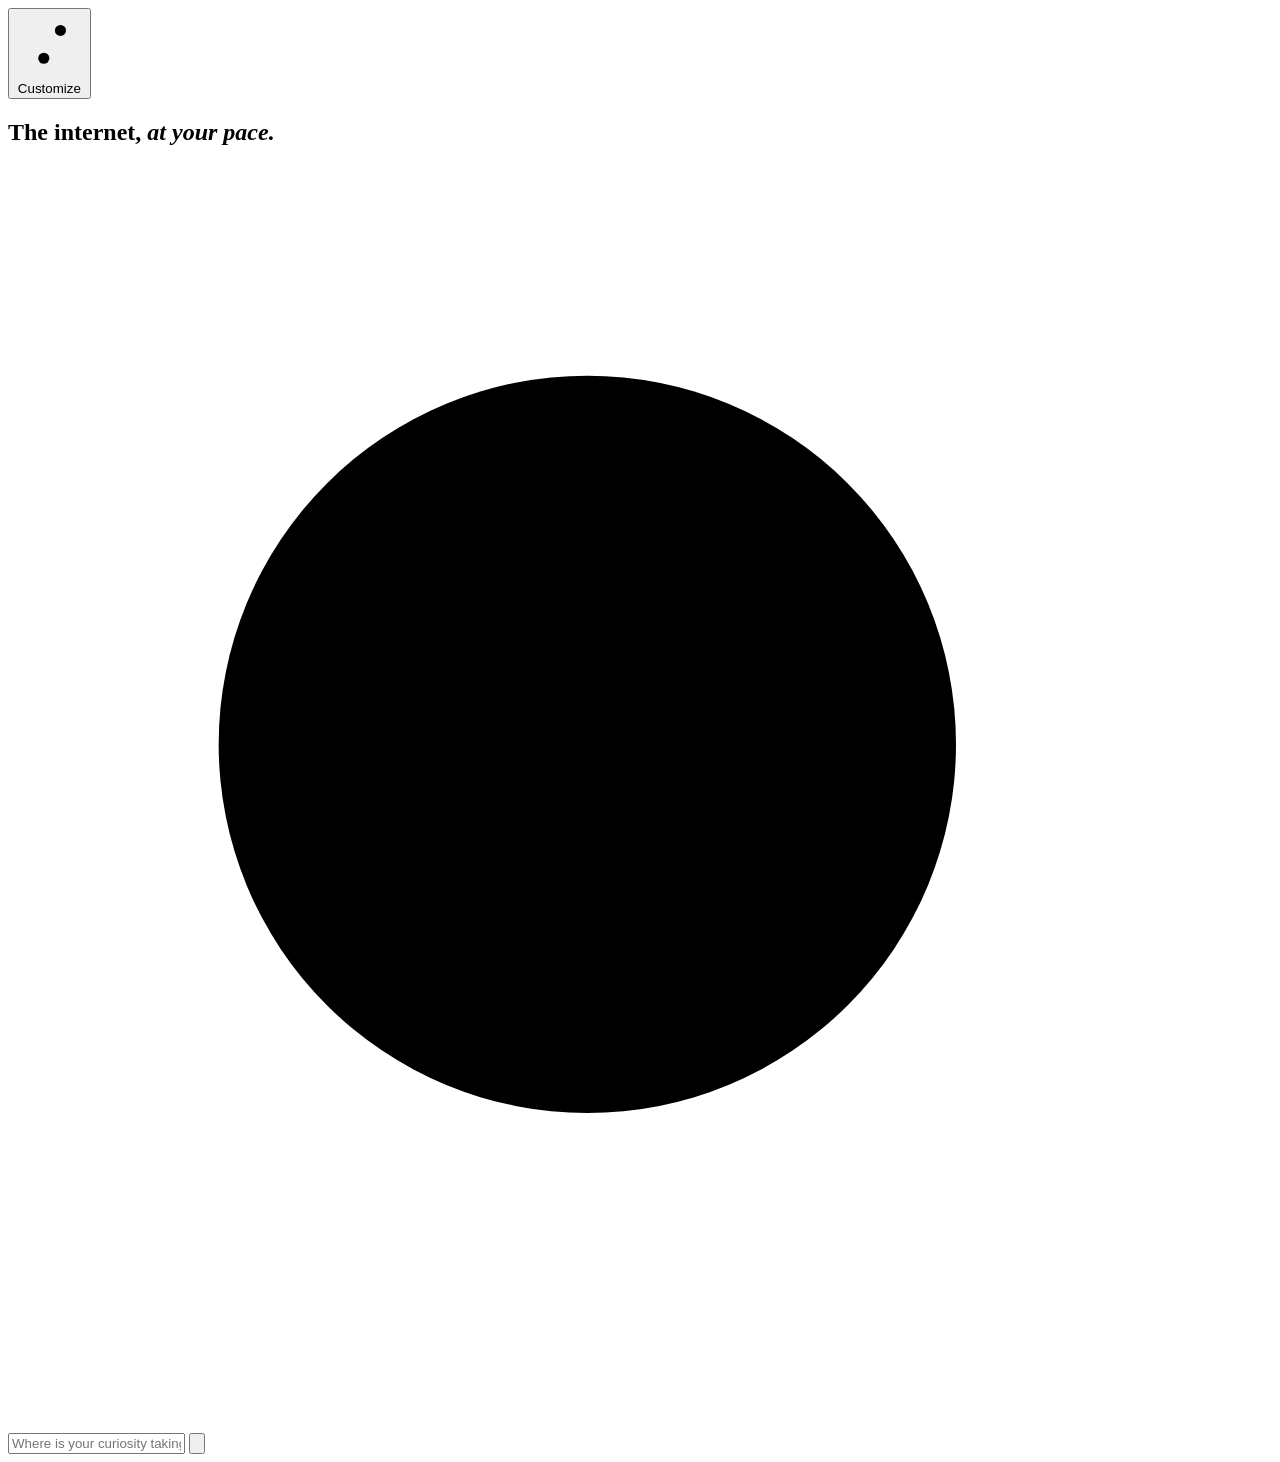
==== nium/newtab/activity-stream.html @ 0aa7045a "Nova aba do Nium Electron e atalhos de fábrica do Electron Co-Authored-By: Claude Opus 5.5 <noreply@" ====
<!-- Nium: nova aba (a mesma do Nium Electron). MPL-2.0 -->
<!doctype html>
<html>
  <head>
    <meta charset="utf-8" />
    <meta
      http-equiv="Content-Security-Policy"
      content="default-src 'none'; object-src 'none'; script-src resource: chrome:; style-src resource: chrome: 'unsafe-inline'; img-src data: https: chrome: resource: page-icon:; font-src resource: chrome:;"
    />
    <meta name="color-scheme" content="light dark" />
    <meta name="viewport" content="width=device-width, initial-scale=1" />
    <title>New Tab</title>
    <link rel="icon" type="image/png" href="chrome://branding/content/icon32.png" />
    <link rel="stylesheet" href="resource://newtab/data/content/nium/newtab.css" />
  </head>
  <body>
    <main class="home-inner">
      <div class="home-topline">
        <span class="date-line"><span class="sun-dot"></span><span id="date-label"></span></span>
        <button class="text-button" id="customize" type="button">
          <svg class="icon" viewBox="0 0 24 24" aria-hidden="true"><path d="M4 7h10M18 7h2M4 17h4M12 17h8"/><circle cx="16" cy="7" r="2"/><circle cx="10" cy="17" r="2"/></svg>
          <span id="customize-label">Customize</span>
        </button>
      </div>
      <section class="hero">
        <h1>The internet, <em>at your pace.</em></h1>
      </section>
      <form id="home-search-form" class="hero-search" autocomplete="off">
        <span class="search-symbol"><svg class="icon" viewBox="0 0 24 24" aria-hidden="true"><circle cx="11" cy="11" r="7"/><path d="m20 20-4-4"/></svg></span>
        <input id="home-search" aria-label="Search the internet" placeholder="Where is your curiosity taking you?" />
        <button type="submit" aria-label="Search"><svg class="icon" viewBox="0 0 24 24" aria-hidden="true"><path d="M5 12h14M13 6l6 6-6 6"/></svg></button>
      </form>
      <section class="shortcuts-section" aria-label="Shortcuts">
        <div id="shortcuts" class="shortcuts"></div>
      </section>
    </main>
    <dialog id="add-dialog">
      <form method="dialog" id="add-form">
        <h2 id="add-title">Add shortcut</h2>
        <label>Name<input name="title" maxlength="40" required /></label>
        <label>Address<input name="url" maxlength="2000" required placeholder="example.com" /></label>
        <div class="dialog-buttons">
          <button type="button" class="secondary" id="add-cancel">Cancel</button>
          <button type="submit" class="primary" value="save">Save</button>
        </div>
      </form>
    </dialog>
    <script src="resource://newtab/data/content/nium/newtab.js"></script>
  </body>
</html>
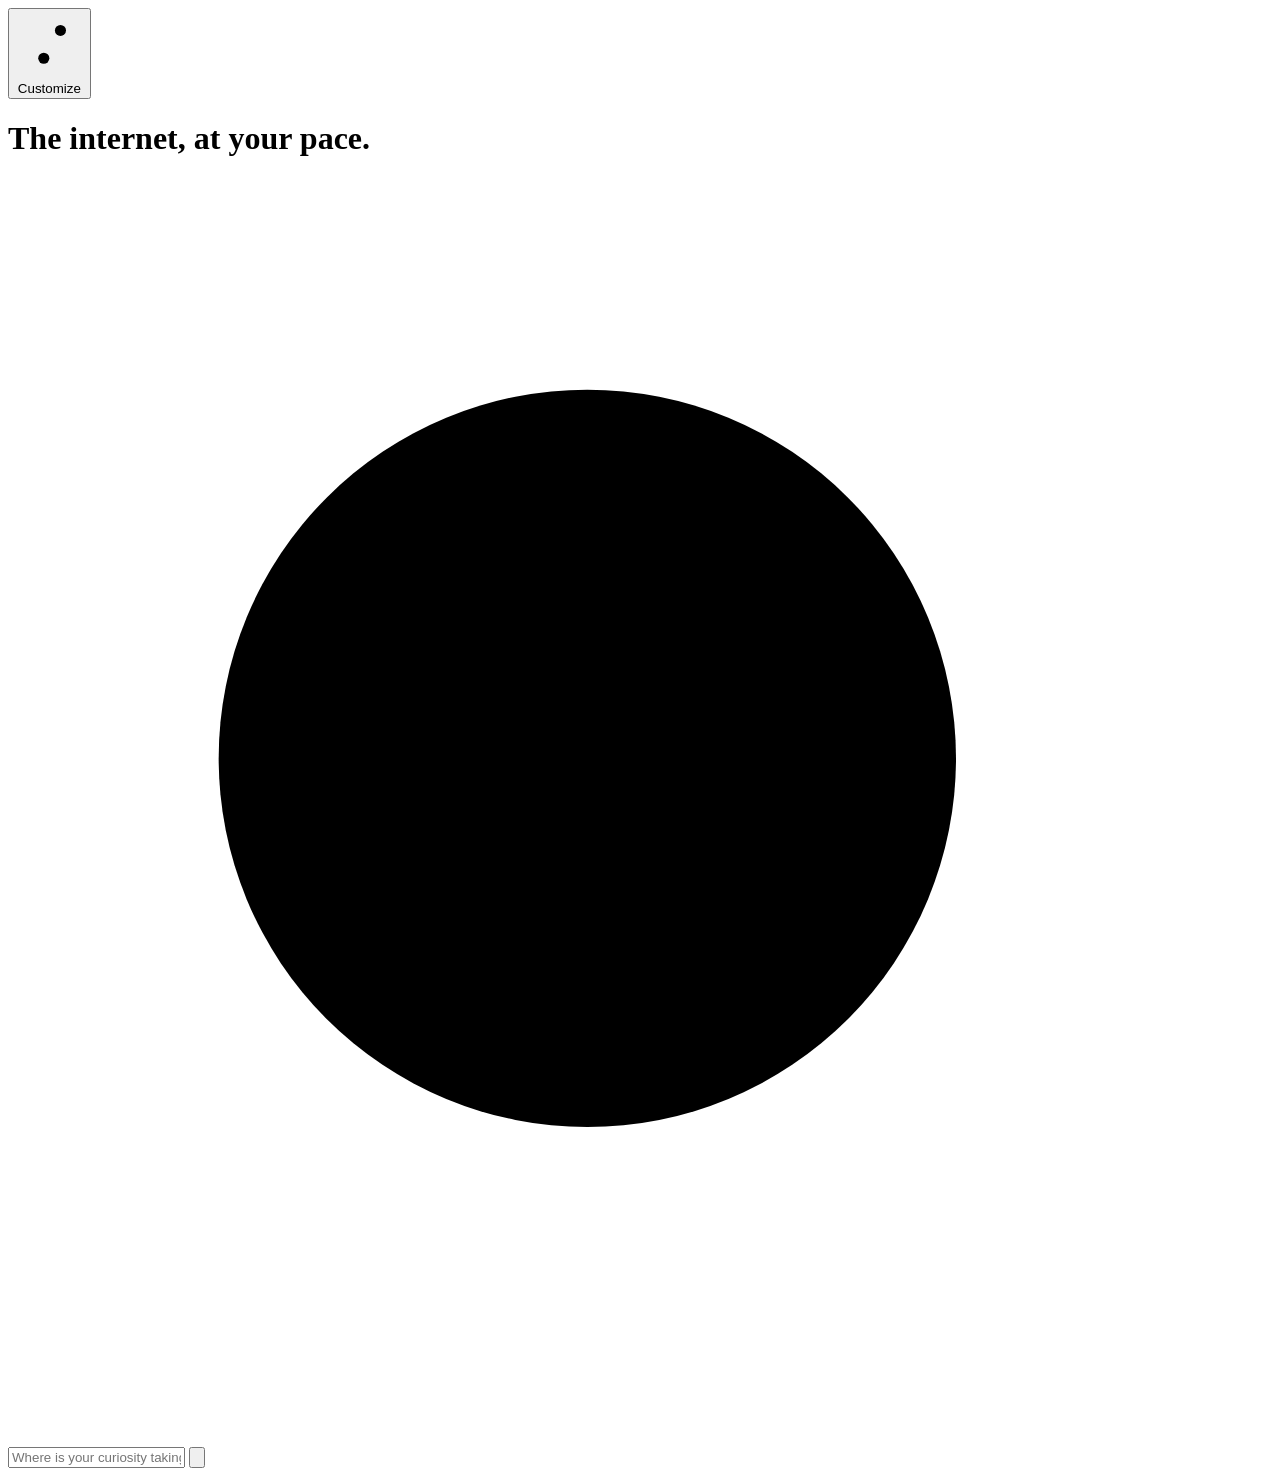
==== commit cbaa0fb0: "Fase 6, ajustes: ondas vivas do site, boas-vindas repensada, cores da lateral - nium-garden.js: a ar" ====
--- a/nium/newtab/activity-stream.html
+++ b/nium/newtab/activity-stream.html
@@ -14,17 +14,22 @@
     <link rel="stylesheet" href="resource://newtab/data/content/nium/newtab.css" />
   </head>
   <body>
+    <div class="garden" id="garden"></div>
     <main class="home-inner">
       <div class="home-topline">
-        <span class="date-line"><span class="sun-dot"></span><span id="date-label"></span></span>
+        <span class="date-line"><span class="sun-dot"></span></span>
         <button class="text-button" id="customize" type="button">
           <svg class="icon" viewBox="0 0 24 24" aria-hidden="true"><path d="M4 7h10M18 7h2M4 17h4M12 17h8"/><circle cx="16" cy="7" r="2"/><circle cx="10" cy="17" r="2"/></svg>
           <span id="customize-label">Customize</span>
         </button>
       </div>
-      <section class="hero">
-        <h1>The internet, <em>at your pace.</em></h1>
-      </section>
+      <div class="stone" id="stone">
+        <span class="ripple" aria-hidden="true"></span><span class="ripple" aria-hidden="true"></span><span class="ripple" aria-hidden="true"></span>
+        <div class="lens" id="lens">
+          <p class="soon" id="date-label"></p>
+          <h1 id="hero">The internet, at your pace.</h1>
+        </div>
+      </div>
       <form id="home-search-form" class="hero-search" autocomplete="off">
         <span class="search-symbol"><svg class="icon" viewBox="0 0 24 24" aria-hidden="true"><circle cx="11" cy="11" r="7"/><path d="m20 20-4-4"/></svg></span>
         <input id="home-search" aria-label="Search the internet" placeholder="Where is your curiosity taking you?" />
@@ -37,14 +42,15 @@
     <dialog id="add-dialog">
       <form method="dialog" id="add-form">
         <h2 id="add-title">Add shortcut</h2>
-        <label>Name<input name="title" maxlength="40" required /></label>
-        <label>Address<input name="url" maxlength="2000" required placeholder="example.com" /></label>
+        <label><span id="lbl-name">Name</span><input name="title" maxlength="40" required /></label>
+        <label><span id="lbl-url">Address</span><input name="url" maxlength="2000" required placeholder="example.com" /></label>
         <div class="dialog-buttons">
           <button type="button" class="secondary" id="add-cancel">Cancel</button>
           <button type="submit" class="primary" value="save">Save</button>
         </div>
       </form>
     </dialog>
+    <script src="resource://newtab/data/content/nium/nium-garden.js"></script>
     <script src="resource://newtab/data/content/nium/newtab.js"></script>
   </body>
 </html>
